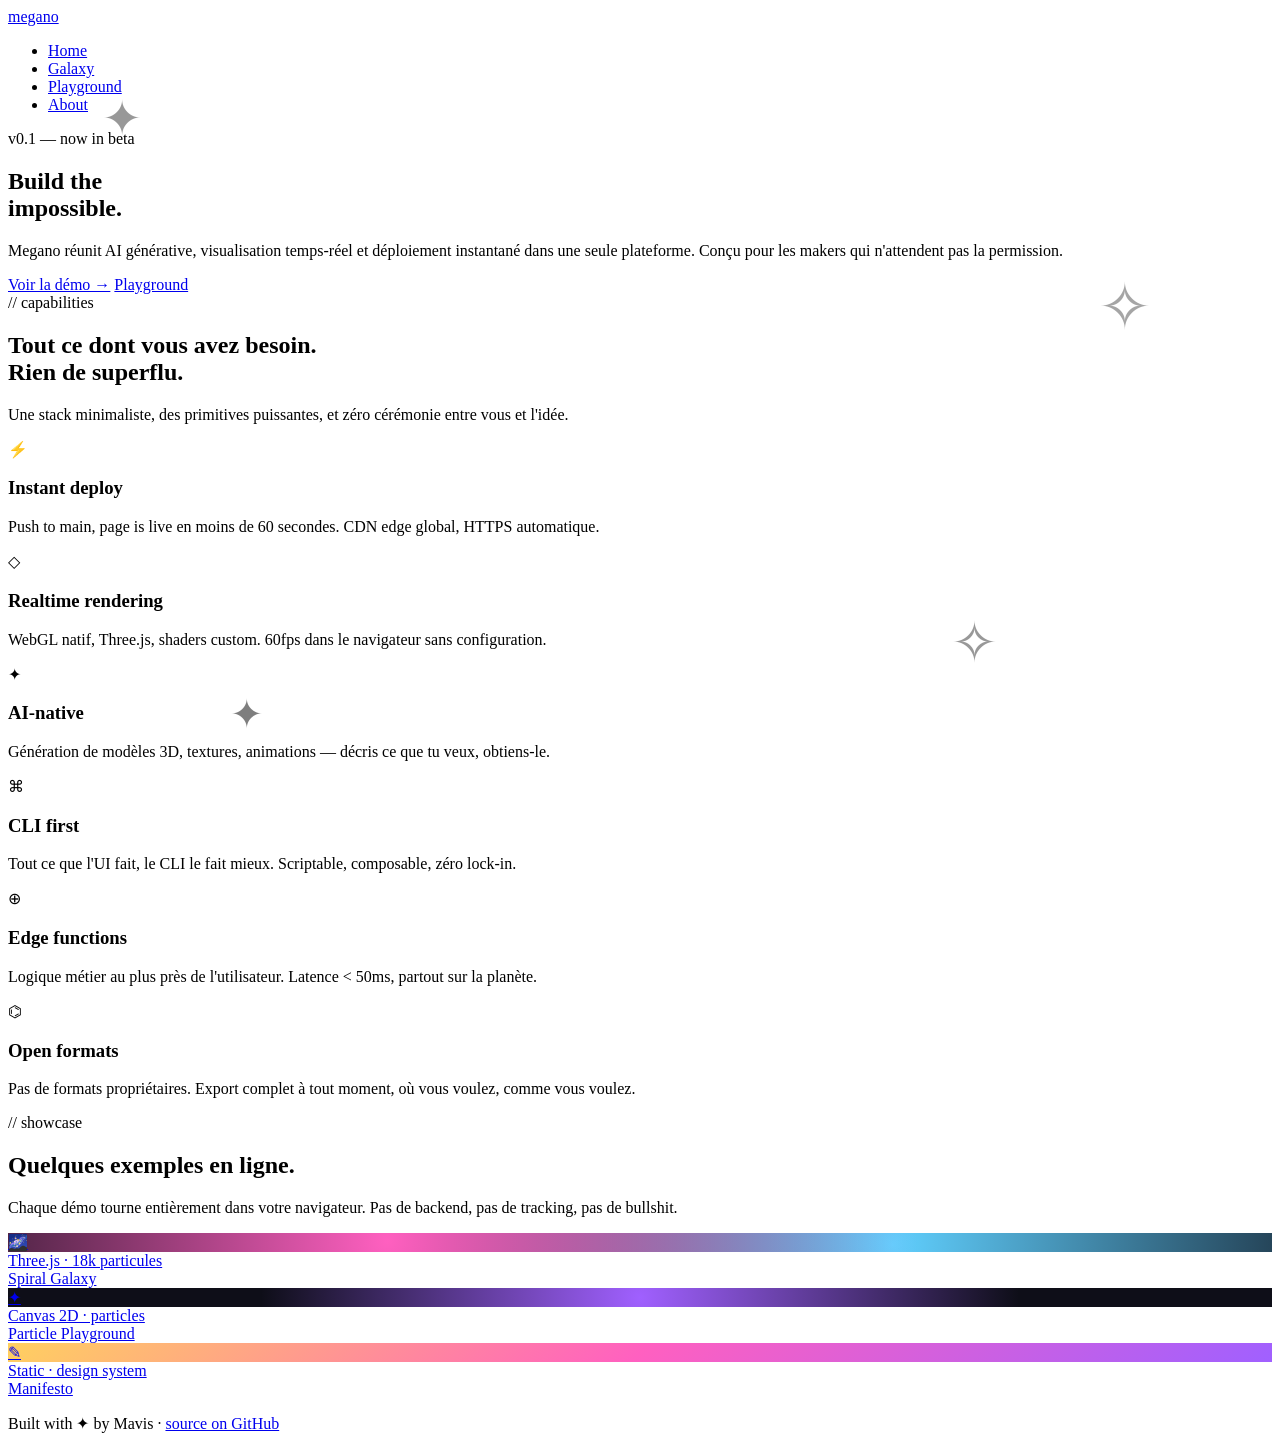
==== index.html @ 10fe117d "feat: landing page with hero, features and gallery" ====
<!DOCTYPE html>
<html lang="fr">
<head>
<meta charset="UTF-8" />
<meta name="viewport" content="width=device-width, initial-scale=1.0" />
<title>Megano — Build the impossible</title>
<meta name="description" content="Megano est une plateforme créative qui réunit AI générative, visualisation temps-réel et déploiement instantané." />
<link rel="stylesheet" href="style.css" />
</head>
<body>

<nav class="meg-nav">
  <div class="nav-inner">
    <a href="index.html" class="logo">megano</a>
    <ul class="nav-links">
      <li><a href="index.html">Home</a></li>
      <li><a href="demo.html">Galaxy</a></li>
      <li><a href="playground.html">Playground</a></li>
      <li><a href="about.html">About</a></li>
    </ul>
  </div>
</nav>

<section class="hero" data-parallax>
  <div class="hero-eyebrow"><span class="dot"></span>v0.1 — now in beta</div>

  <div data-parallax-layer="2" style="position:absolute;top:10%;left:8%;font-size:48px;opacity:0.4;">✦</div>
  <div data-parallax-layer="3" style="position:absolute;top:30%;right:10%;font-size:64px;opacity:0.35;">✧</div>
  <div data-parallax-layer="1.5" style="position:absolute;bottom:18%;left:18%;font-size:40px;opacity:0.5;">✦</div>
  <div data-parallax-layer="2.5" style="position:absolute;bottom:25%;right:22%;font-size:56px;opacity:0.4;">✧</div>

  <h1 class="fade-up">Build the<br/>impossible.</h1>
  <p class="fade-up">Megano réunit AI générative, visualisation temps-réel et déploiement instantané dans une seule plateforme. Conçu pour les makers qui n'attendent pas la permission.</p>

  <div class="hero-cta fade-up">
    <a href="demo.html" class="btn btn-primary">Voir la démo →</a>
    <a href="playground.html" class="btn btn-ghost">Playground</a>
  </div>
</section>

<main class="container">
  <div class="section-eyebrow" data-reveal>// capabilities</div>
  <h2 class="section-title" data-reveal>Tout ce dont vous avez besoin.<br/>Rien de superflu.</h2>
  <p class="section-lede" data-reveal>Une stack minimaliste, des primitives puissantes, et zéro cérémonie entre vous et l'idée.</p>

  <div class="features">
    <div class="feature-card" data-reveal>
      <div class="feature-icon">⚡</div>
      <h3>Instant deploy</h3>
      <p>Push to main, page is live en moins de 60 secondes. CDN edge global, HTTPS automatique.</p>
    </div>
    <div class="feature-card" data-reveal>
      <div class="feature-icon">◇</div>
      <h3>Realtime rendering</h3>
      <p>WebGL natif, Three.js, shaders custom. 60fps dans le navigateur sans configuration.</p>
    </div>
    <div class="feature-card" data-reveal>
      <div class="feature-icon">✦</div>
      <h3>AI-native</h3>
      <p>Génération de modèles 3D, textures, animations — décris ce que tu veux, obtiens-le.</p>
    </div>
    <div class="feature-card" data-reveal>
      <div class="feature-icon">⌘</div>
      <h3>CLI first</h3>
      <p>Tout ce que l'UI fait, le CLI le fait mieux. Scriptable, composable, zéro lock-in.</p>
    </div>
    <div class="feature-card" data-reveal>
      <div class="feature-icon">⊕</div>
      <h3>Edge functions</h3>
      <p>Logique métier au plus près de l'utilisateur. Latence < 50ms, partout sur la planète.</p>
    </div>
    <div class="feature-card" data-reveal>
      <div class="feature-icon">⌬</div>
      <h3>Open formats</h3>
      <p>Pas de formats propriétaires. Export complet à tout moment, où vous voulez, comme vous voulez.</p>
    </div>
  </div>
</main>

<section class="container">
  <div class="section-eyebrow" data-reveal>// showcase</div>
  <h2 class="section-title" data-reveal>Quelques exemples en ligne.</h2>
  <p class="section-lede" data-reveal>Chaque démo tourne entièrement dans votre navigateur. Pas de backend, pas de tracking, pas de bullshit.</p>

  <div class="gallery">
    <a href="demo.html" class="gallery-item" data-reveal>
      <div class="demo-thumb" style="background:radial-gradient(circle at 30% 40%, #ff60c0, transparent 60%), radial-gradient(circle at 70% 60%, #60d0ff, transparent 60%), #0e0e18;">🌌</div>
      <div class="demo-sub">Three.js · 18k particules</div>
      <div class="demo-label">Spiral Galaxy</div>
    </a>
    <a href="playground.html" class="gallery-item" data-reveal>
      <div class="demo-thumb" style="background:radial-gradient(circle at 50% 50%, #a060ff, transparent 60%), #0e0e18;">✦</div>
      <div class="demo-sub">Canvas 2D · particles</div>
      <div class="demo-label">Particle Playground</div>
    </a>
    <a href="about.html" class="gallery-item" data-reveal>
      <div class="demo-thumb" style="background:linear-gradient(135deg, #ffd060, #ff60c0, #a060ff);">✎</div>
      <div class="demo-sub">Static · design system</div>
      <div class="demo-label">Manifesto</div>
    </a>
  </div>
</section>

<footer>
  <p>Built with ✦ by Mavis · <a href="https://github.com/samueljimmyandria-cmd/megano">source on GitHub</a></p>
</footer>

<script src="main.js"></script>
</body>
</html>
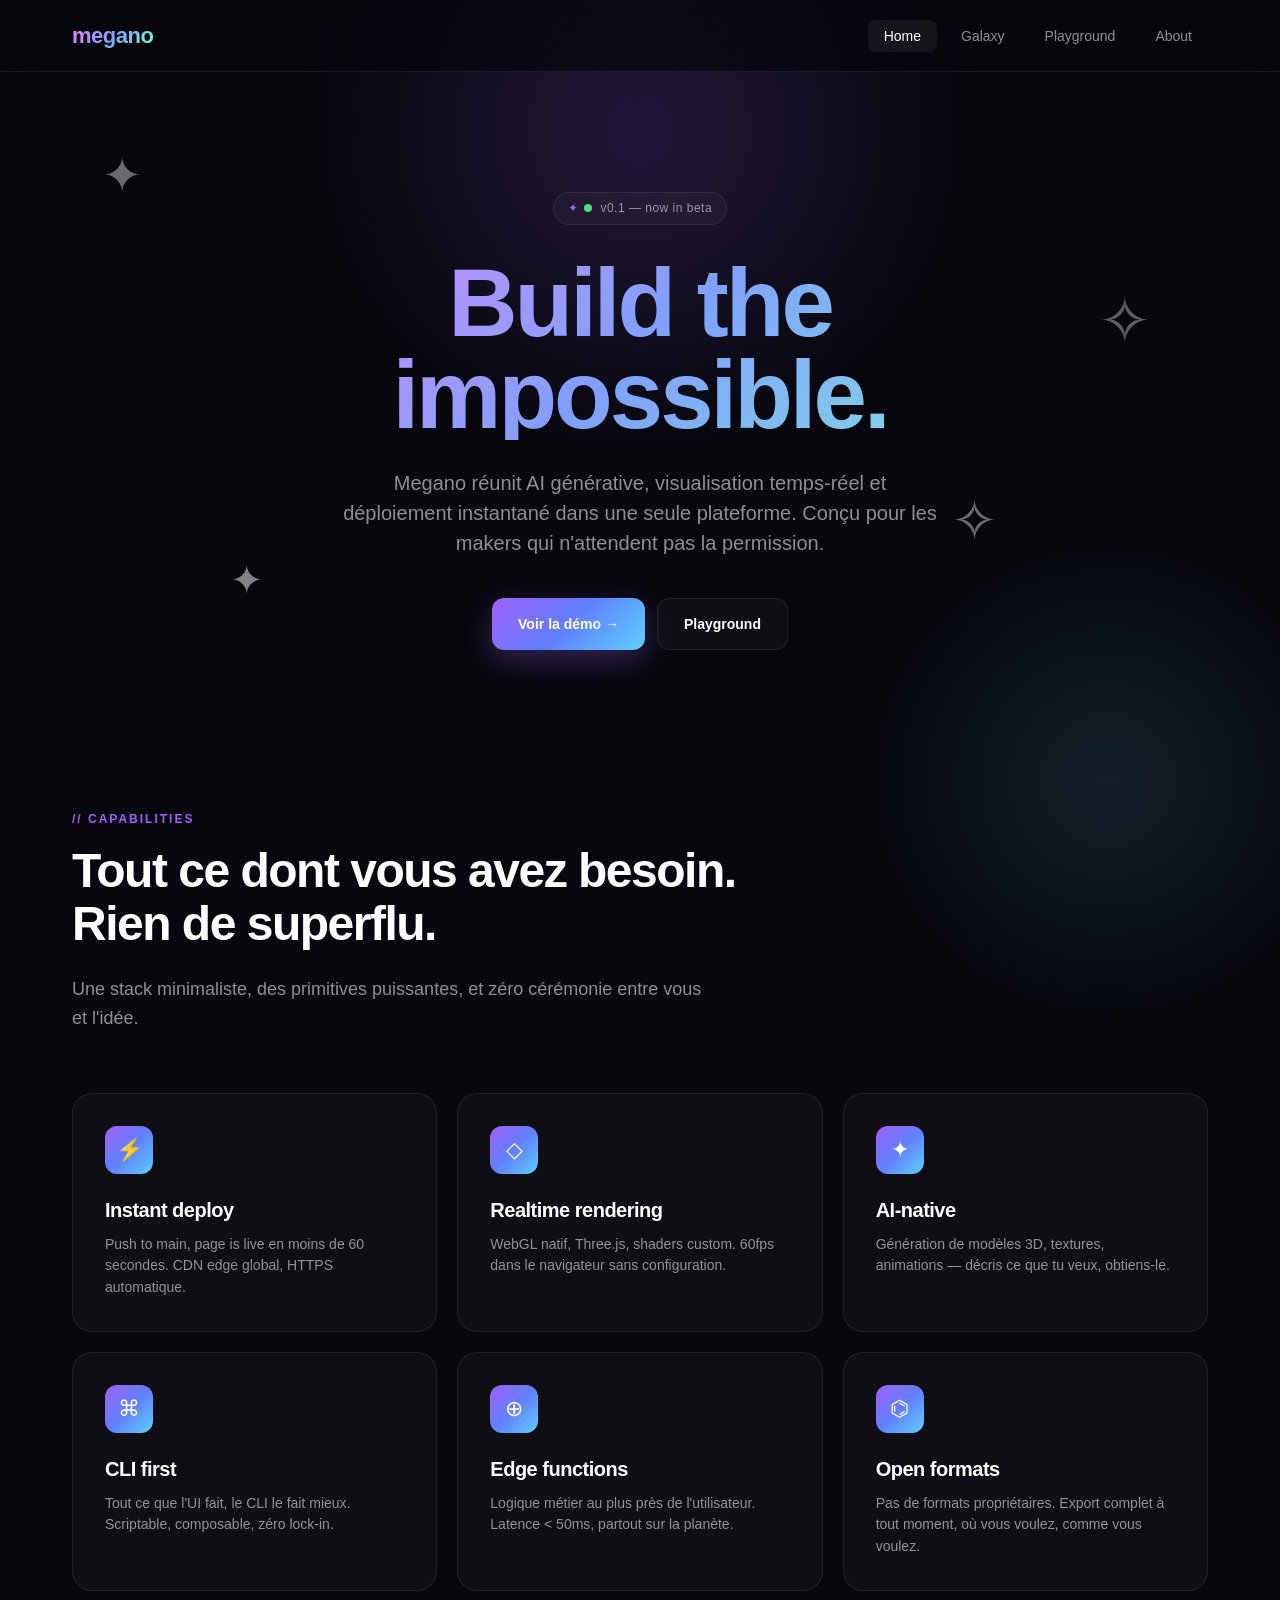
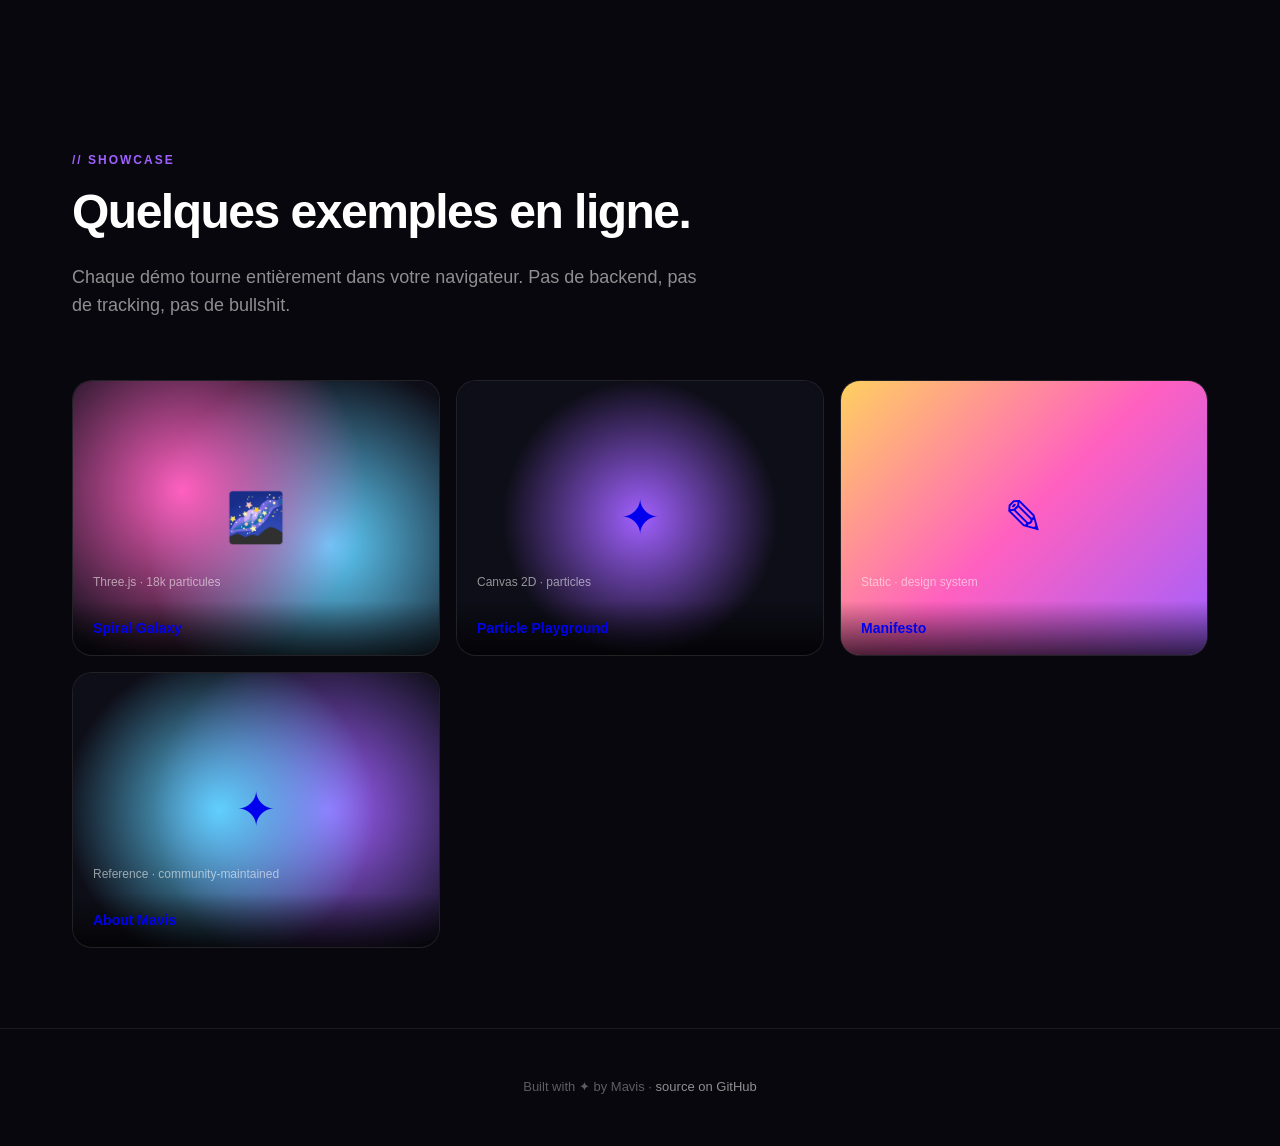
==== commit 39b80799: "feat: link to About Mavis page from home gallery" ====
--- a/index.html
+++ b/index.html
@@ -98,6 +98,11 @@
       <div class="demo-sub">Static · design system</div>
       <div class="demo-label">Manifesto</div>
     </a>
+    <a href="aboutmavis/index.html" class="gallery-item" data-reveal>
+      <div class="demo-thumb" style="background:radial-gradient(circle at 40% 50%, #60d0ff, transparent 60%), radial-gradient(circle at 70% 50%, #a060ff, transparent 60%), #0e0e18;">✦</div>
+      <div class="demo-sub">Reference · community-maintained</div>
+      <div class="demo-label">About Mavis</div>
+    </a>
   </div>
 </section>
 
--- a/style.css
+++ b/style.css
@@ -0,0 +1,442 @@
+/* ===== MEGANO DESIGN SYSTEM ===== */
+
+:root {
+  --bg-0: #07070d;
+  --bg-1: #0e0e18;
+  --bg-2: #15151f;
+  --surface: rgba(255, 255, 255, 0.03);
+  --surface-hover: rgba(255, 255, 255, 0.06);
+  --border: rgba(255, 255, 255, 0.08);
+  --border-strong: rgba(255, 255, 255, 0.15);
+
+  --text: #ffffff;
+  --text-muted: rgba(255, 255, 255, 0.55);
+  --text-dim: rgba(255, 255, 255, 0.35);
+
+  --primary: #a060ff;
+  --secondary: #60d0ff;
+  --accent: #ff60c0;
+  --warm: #ffd060;
+
+  --grad-main: linear-gradient(135deg, #a060ff 0%, #6080ff 50%, #60d0ff 100%);
+  --grad-soft: linear-gradient(135deg, rgba(160, 96, 255, 0.15) 0%, rgba(96, 208, 255, 0.15) 100%);
+  --grad-text: linear-gradient(135deg, #ff80ff 0%, #80a0ff 50%, #80ffd0 100%);
+
+  --radius-sm: 8px;
+  --radius: 12px;
+  --radius-lg: 20px;
+  --radius-xl: 28px;
+
+  --shadow-glow: 0 0 60px rgba(160, 96, 255, 0.25);
+  --shadow-card: 0 20px 60px rgba(0, 0, 0, 0.4);
+
+  --ease: cubic-bezier(0.4, 0, 0.2, 1);
+}
+
+* { margin: 0; padding: 0; box-sizing: border-box; }
+
+html { scroll-behavior: smooth; }
+
+body {
+  background: var(--bg-0);
+  color: var(--text);
+  font-family: -apple-system, BlinkMacSystemFont, "Inter", "Segoe UI", Roboto, sans-serif;
+  font-size: 16px;
+  line-height: 1.6;
+  min-height: 100vh;
+  overflow-x: hidden;
+  position: relative;
+}
+
+/* Ambient background glow */
+body::before {
+  content: '';
+  position: fixed;
+  top: -30%;
+  left: 50%;
+  transform: translateX(-50%);
+  width: 800px;
+  height: 800px;
+  background: radial-gradient(circle, rgba(160, 96, 255, 0.18) 0%, transparent 60%);
+  pointer-events: none;
+  z-index: -1;
+  animation: drift 20s ease-in-out infinite;
+}
+body::after {
+  content: '';
+  position: fixed;
+  bottom: -20%;
+  right: -10%;
+  width: 600px;
+  height: 600px;
+  background: radial-gradient(circle, rgba(96, 208, 255, 0.12) 0%, transparent 60%);
+  pointer-events: none;
+  z-index: -1;
+  animation: drift 25s ease-in-out infinite reverse;
+}
+
+@keyframes drift {
+  0%, 100% { transform: translateX(-50%) translateY(0); }
+  50% { transform: translateX(-30%) translateY(40px); }
+}
+
+/* ===== NAV ===== */
+nav.meg-nav {
+  position: sticky;
+  top: 0;
+  z-index: 50;
+  background: rgba(7, 7, 13, 0.7);
+  backdrop-filter: blur(20px);
+  -webkit-backdrop-filter: blur(20px);
+  border-bottom: 1px solid var(--border);
+}
+.nav-inner {
+  max-width: 1200px;
+  margin: 0 auto;
+  padding: 18px 32px;
+  display: flex;
+  align-items: center;
+  justify-content: space-between;
+}
+.logo {
+  font-size: 22px;
+  font-weight: 800;
+  letter-spacing: -0.5px;
+  background: var(--grad-text);
+  -webkit-background-clip: text;
+  background-clip: text;
+  -webkit-text-fill-color: transparent;
+  color: transparent;
+  text-decoration: none;
+}
+.nav-links {
+  display: flex;
+  gap: 8px;
+  list-style: none;
+}
+.nav-links a {
+  color: var(--text-muted);
+  text-decoration: none;
+  font-size: 14px;
+  font-weight: 500;
+  padding: 8px 16px;
+  border-radius: 8px;
+  transition: all 0.2s var(--ease);
+}
+.nav-links a:hover {
+  color: var(--text);
+  background: var(--surface);
+}
+.nav-links a.active {
+  color: var(--text);
+  background: var(--surface-hover);
+}
+
+/* ===== LAYOUT ===== */
+.container {
+  max-width: 1200px;
+  margin: 0 auto;
+  padding: 80px 32px;
+}
+.container-narrow {
+  max-width: 760px;
+  margin: 0 auto;
+  padding: 80px 32px;
+}
+
+/* ===== HERO ===== */
+.hero {
+  text-align: center;
+  padding: 120px 32px 80px;
+  position: relative;
+}
+.hero-eyebrow {
+  display: inline-block;
+  padding: 6px 14px;
+  background: var(--surface);
+  border: 1px solid var(--border);
+  border-radius: 100px;
+  font-size: 12px;
+  font-weight: 500;
+  color: var(--text-muted);
+  letter-spacing: 0.5px;
+  margin-bottom: 32px;
+}
+.hero-eyebrow::before {
+  content: '✦';
+  margin-right: 6px;
+  color: var(--primary);
+}
+.hero h1 {
+  font-size: clamp(48px, 9vw, 96px);
+  font-weight: 800;
+  letter-spacing: -3px;
+  line-height: 0.95;
+  margin-bottom: 28px;
+  background: var(--grad-text);
+  -webkit-background-clip: text;
+  background-clip: text;
+  -webkit-text-fill-color: transparent;
+  color: transparent;
+}
+.hero p {
+  font-size: clamp(16px, 2vw, 20px);
+  color: var(--text-muted);
+  max-width: 600px;
+  margin: 0 auto 40px;
+  line-height: 1.5;
+}
+.hero-cta {
+  display: inline-flex;
+  gap: 12px;
+  flex-wrap: wrap;
+  justify-content: center;
+}
+
+/* ===== BUTTONS ===== */
+.btn {
+  display: inline-flex;
+  align-items: center;
+  gap: 8px;
+  padding: 14px 26px;
+  border-radius: 12px;
+  font-size: 14px;
+  font-weight: 600;
+  text-decoration: none;
+  cursor: pointer;
+  border: none;
+  font-family: inherit;
+  transition: all 0.2s var(--ease);
+}
+.btn-primary {
+  background: var(--grad-main);
+  color: white;
+  box-shadow: 0 10px 30px rgba(160, 96, 255, 0.3);
+}
+.btn-primary:hover {
+  transform: translateY(-2px);
+  box-shadow: 0 15px 40px rgba(160, 96, 255, 0.5);
+}
+.btn-ghost {
+  background: var(--surface);
+  color: var(--text);
+  border: 1px solid var(--border);
+}
+.btn-ghost:hover {
+  background: var(--surface-hover);
+  border-color: var(--border-strong);
+}
+
+/* ===== SECTIONS ===== */
+.section-eyebrow {
+  font-size: 12px;
+  font-weight: 600;
+  color: var(--primary);
+  letter-spacing: 2px;
+  text-transform: uppercase;
+  margin-bottom: 16px;
+}
+.section-title {
+  font-size: clamp(32px, 5vw, 48px);
+  font-weight: 700;
+  letter-spacing: -1.5px;
+  margin-bottom: 24px;
+  line-height: 1.1;
+}
+.section-lede {
+  font-size: 18px;
+  color: var(--text-muted);
+  max-width: 640px;
+  margin-bottom: 60px;
+}
+
+/* ===== FEATURES ===== */
+.features {
+  display: grid;
+  grid-template-columns: repeat(auto-fit, minmax(280px, 1fr));
+  gap: 20px;
+}
+.feature-card {
+  padding: 32px;
+  background: var(--surface);
+  border: 1px solid var(--border);
+  border-radius: var(--radius-lg);
+  transition: all 0.3s var(--ease);
+  position: relative;
+  overflow: hidden;
+}
+.feature-card::before {
+  content: '';
+  position: absolute;
+  top: 0; left: 0; right: 0;
+  height: 1px;
+  background: linear-gradient(90deg, transparent, var(--primary), transparent);
+  opacity: 0;
+  transition: opacity 0.3s var(--ease);
+}
+.feature-card:hover {
+  background: var(--surface-hover);
+  border-color: var(--border-strong);
+  transform: translateY(-4px);
+}
+.feature-card:hover::before { opacity: 1; }
+.feature-icon {
+  width: 48px;
+  height: 48px;
+  border-radius: 12px;
+  background: var(--grad-main);
+  display: flex;
+  align-items: center;
+  justify-content: center;
+  font-size: 22px;
+  margin-bottom: 20px;
+}
+.feature-card h3 {
+  font-size: 20px;
+  font-weight: 600;
+  margin-bottom: 8px;
+  letter-spacing: -0.5px;
+}
+.feature-card p {
+  color: var(--text-muted);
+  font-size: 14px;
+  line-height: 1.55;
+}
+
+/* ===== GALLERY ===== */
+.gallery {
+  display: grid;
+  grid-template-columns: repeat(auto-fit, minmax(300px, 1fr));
+  gap: 16px;
+}
+.gallery-item {
+  aspect-ratio: 4 / 3;
+  background: var(--surface);
+  border: 1px solid var(--border);
+  border-radius: var(--radius-lg);
+  overflow: hidden;
+  position: relative;
+  transition: all 0.3s var(--ease);
+  cursor: pointer;
+}
+.gallery-item:hover {
+  border-color: var(--border-strong);
+  transform: scale(1.02);
+}
+.gallery-item .demo-thumb {
+  position: absolute;
+  inset: 0;
+  display: flex;
+  align-items: center;
+  justify-content: center;
+  font-size: 48px;
+}
+.gallery-item .demo-label {
+  position: absolute;
+  bottom: 0; left: 0; right: 0;
+  padding: 16px 20px;
+  background: linear-gradient(transparent, rgba(0, 0, 0, 0.7));
+  font-weight: 600;
+  font-size: 14px;
+}
+.gallery-item .demo-sub {
+  position: absolute;
+  bottom: 0; left: 0; right: 0;
+  padding: 0 20px;
+  font-size: 12px;
+  color: var(--text-muted);
+  padding-bottom: 6px;
+  transform: translateY(-100%);
+  margin-bottom: 32px;
+}
+
+/* ===== CODE BLOCKS ===== */
+pre {
+  background: var(--bg-1);
+  border: 1px solid var(--border);
+  border-radius: var(--radius);
+  padding: 20px 24px;
+  overflow-x: auto;
+  font-family: ui-monospace, "SF Mono", Menlo, Consolas, monospace;
+  font-size: 13px;
+  line-height: 1.6;
+}
+code {
+  font-family: ui-monospace, "SF Mono", Menlo, Consolas, monospace;
+  font-size: 0.9em;
+  background: var(--surface);
+  padding: 2px 8px;
+  border-radius: 4px;
+  color: var(--secondary);
+}
+pre code {
+  background: none;
+  padding: 0;
+  color: var(--text);
+  font-size: 13px;
+}
+
+/* ===== FOOTER ===== */
+footer {
+  border-top: 1px solid var(--border);
+  padding: 48px 32px;
+  text-align: center;
+  color: var(--text-dim);
+  font-size: 13px;
+}
+footer a {
+  color: var(--text-muted);
+  text-decoration: none;
+}
+footer a:hover { color: var(--text); }
+
+/* ===== MANIFESTO ===== */
+.manifesto {
+  font-size: clamp(24px, 3.5vw, 36px);
+  font-weight: 600;
+  line-height: 1.3;
+  letter-spacing: -1px;
+  margin-bottom: 48px;
+}
+.manifesto .hl {
+  background: var(--grad-text);
+  -webkit-background-clip: text;
+  background-clip: text;
+  -webkit-text-fill-color: transparent;
+  color: transparent;
+}
+
+/* ===== ANIMATIONS ===== */
+@keyframes fadeUp {
+  from { opacity: 0; transform: translateY(20px); }
+  to { opacity: 1; transform: translateY(0); }
+}
+.fade-up {
+  animation: fadeUp 0.8s var(--ease) backwards;
+}
+.fade-up:nth-child(2) { animation-delay: 0.1s; }
+.fade-up:nth-child(3) { animation-delay: 0.2s; }
+.fade-up:nth-child(4) { animation-delay: 0.3s; }
+
+@keyframes pulse {
+  0%, 100% { opacity: 0.5; }
+  50% { opacity: 1; }
+}
+.dot {
+  display: inline-block;
+  width: 8px;
+  height: 8px;
+  border-radius: 50%;
+  background: #4ade80;
+  animation: pulse 2s ease-in-out infinite;
+  margin-right: 8px;
+}
+
+/* ===== RESPONSIVE ===== */
+@media (max-width: 720px) {
+  .container, .container-narrow { padding: 60px 20px; }
+  .hero { padding: 80px 20px 60px; }
+  .nav-inner { padding: 14px 20px; }
+  .nav-links { gap: 2px; }
+  .nav-links a { padding: 8px 10px; font-size: 13px; }
+}
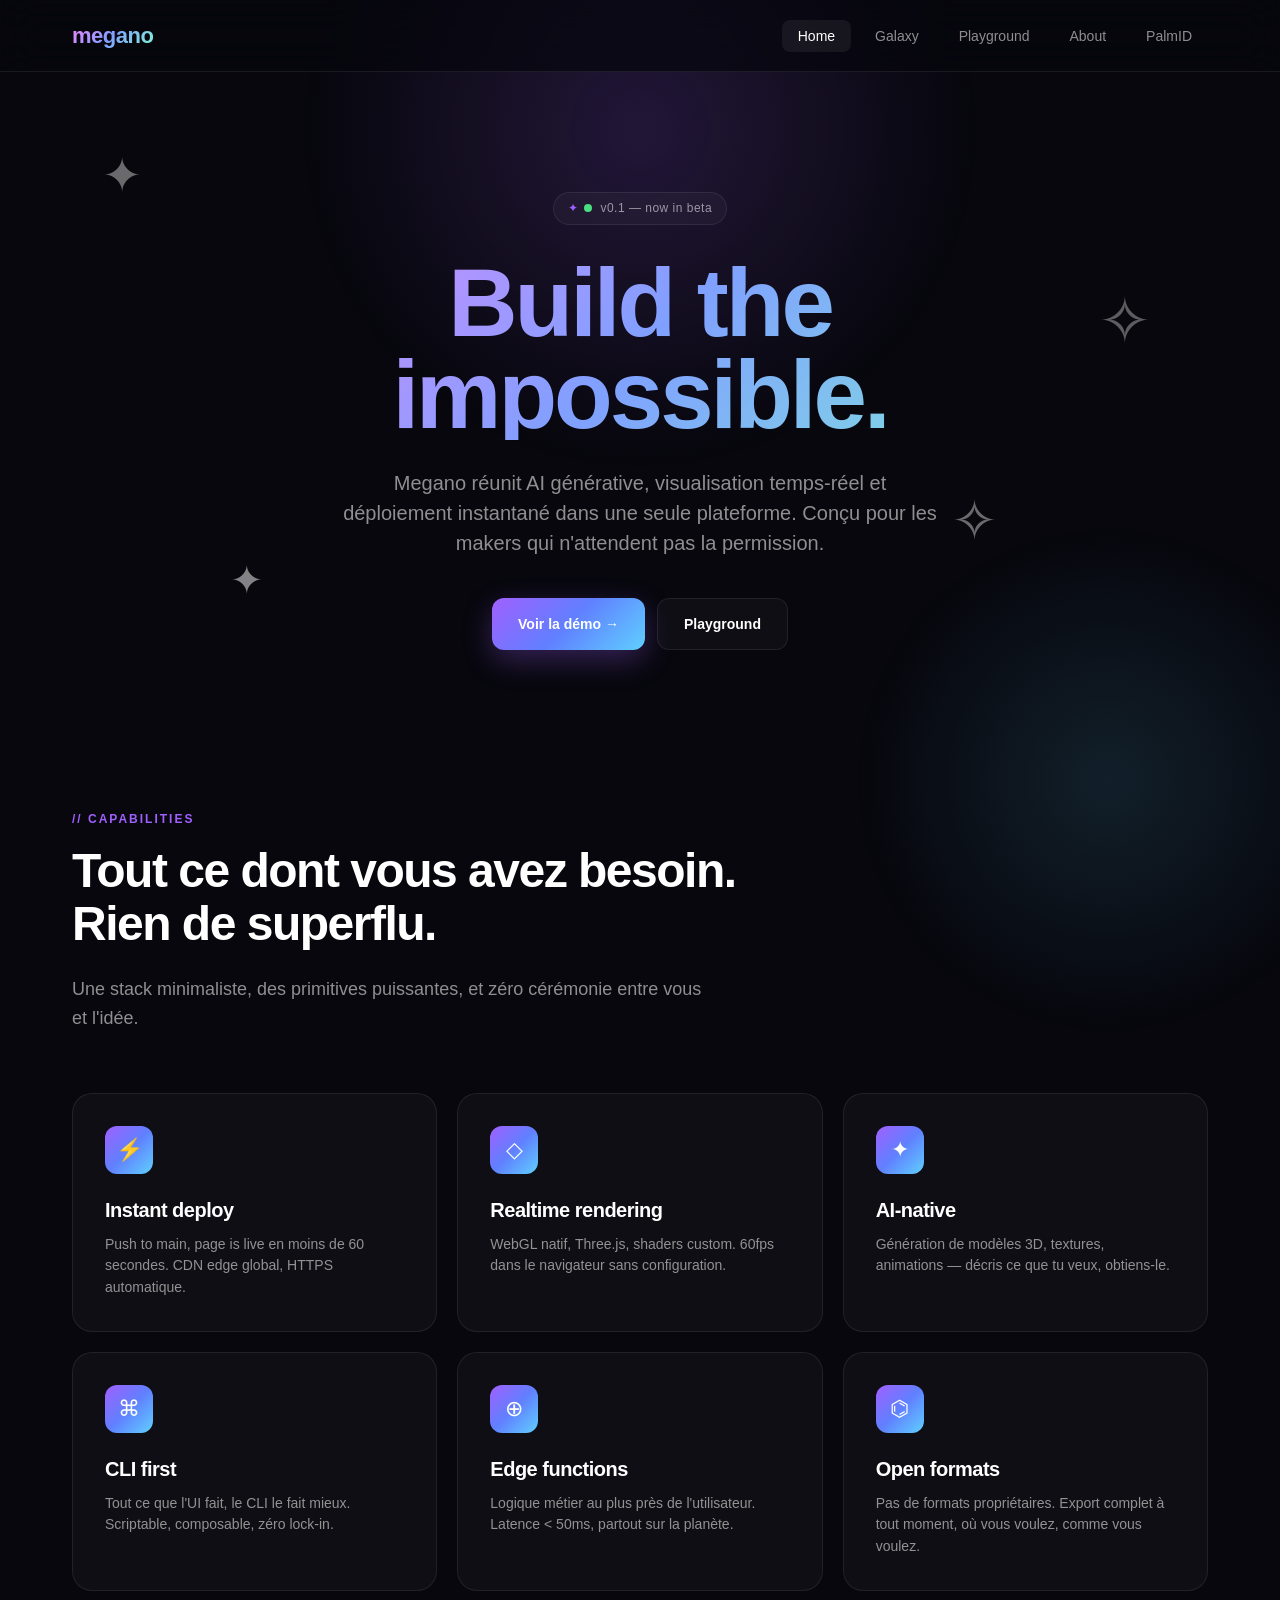
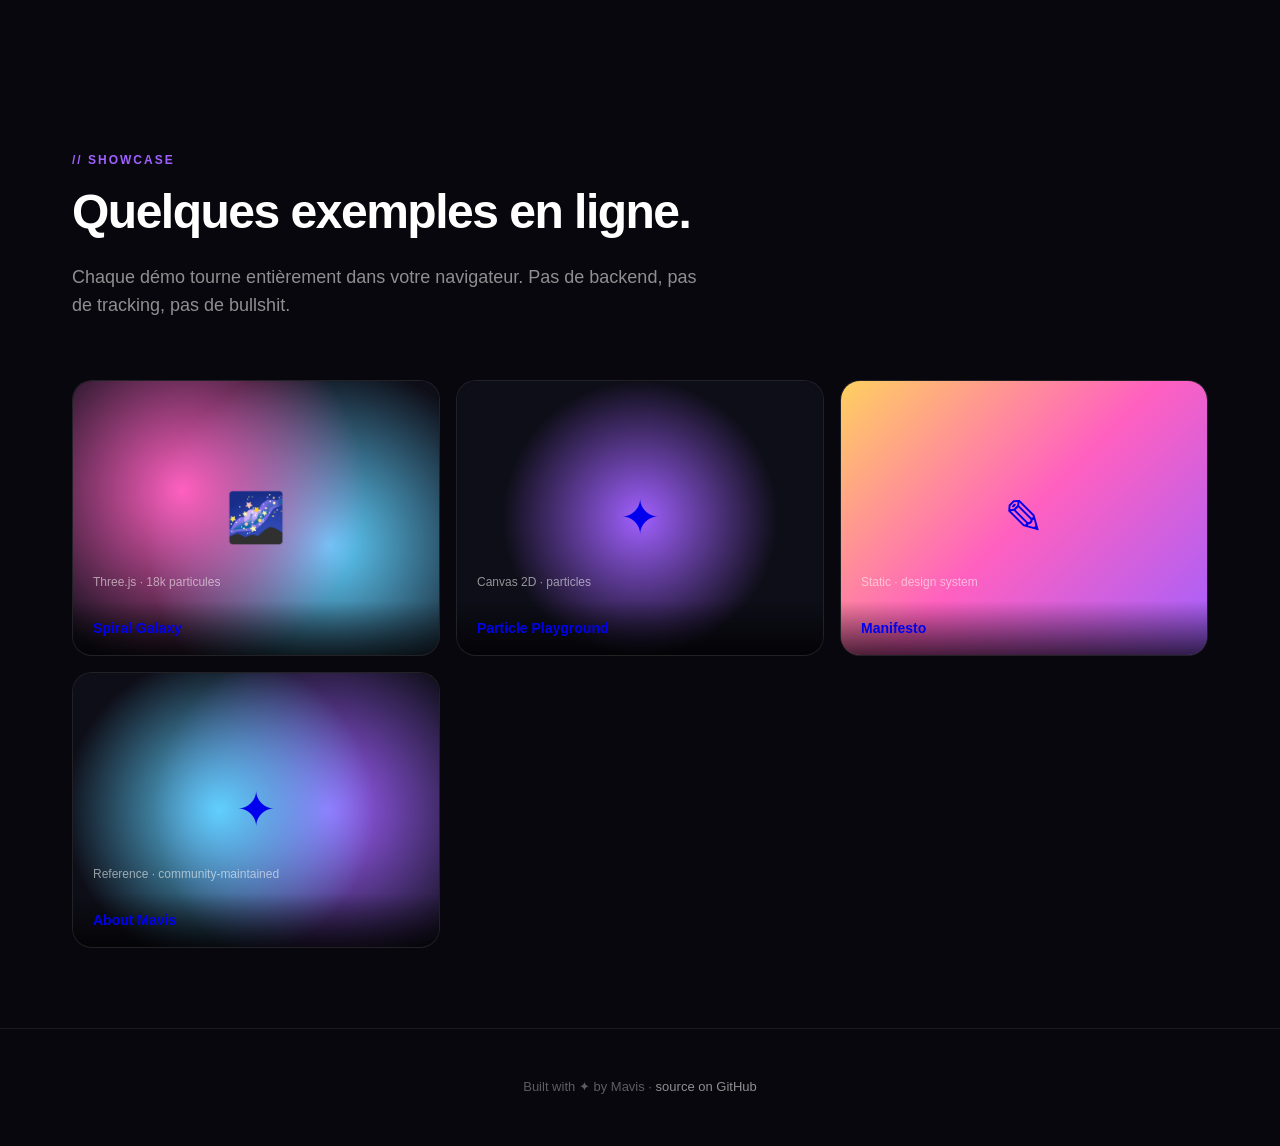
==== commit 6b1d7e7f: "feat: link PalmID in nav + gallery" ====
--- a/index.html
+++ b/index.html
@@ -17,6 +17,7 @@
       <li><a href="demo.html">Galaxy</a></li>
       <li><a href="playground.html">Playground</a></li>
       <li><a href="about.html">About</a></li>
+      <li><a href="palmid/index.html">PalmID</a></li>
     </ul>
   </div>
 </nav>
